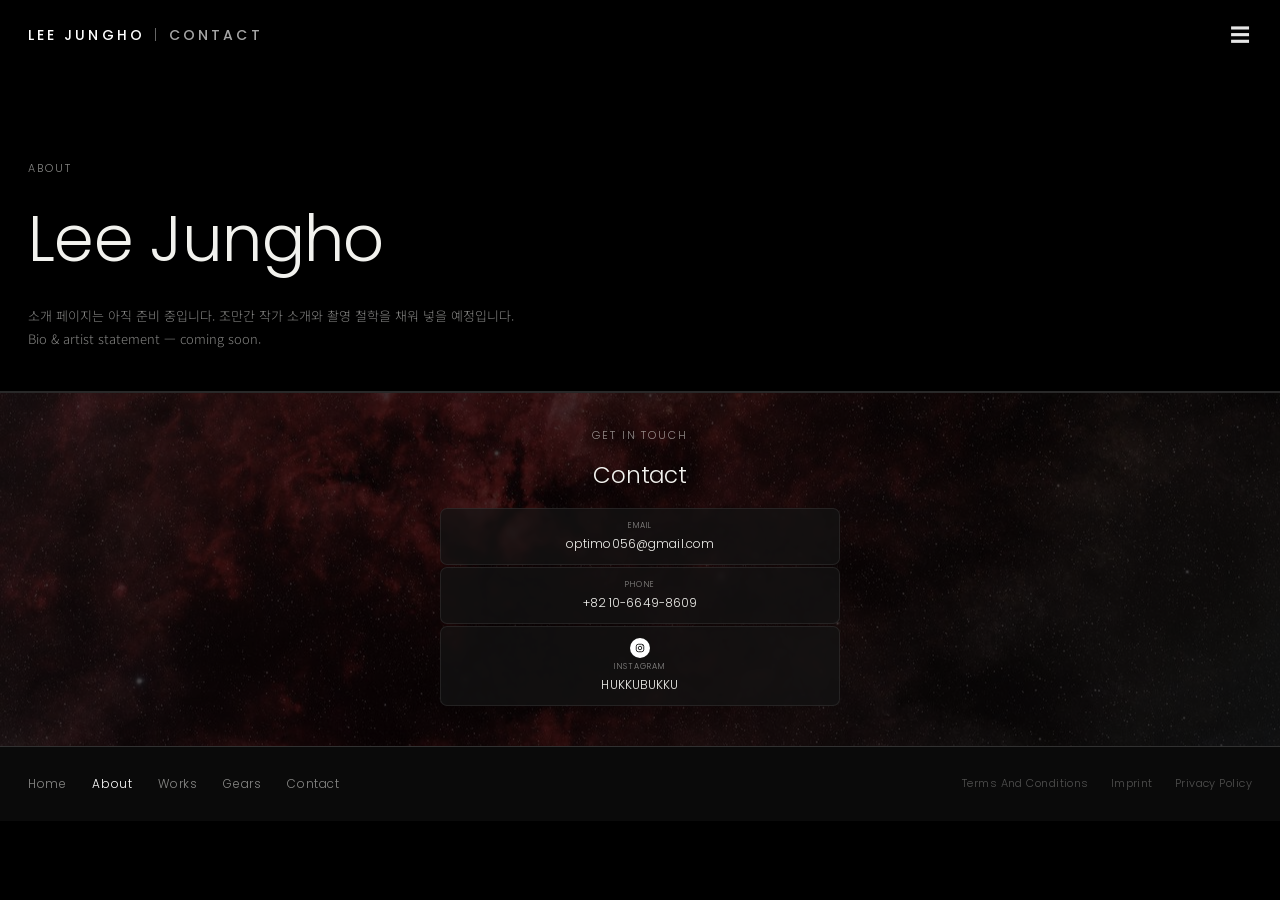
==== about.html @ 94de3732 "Initial commit: Lee Jungho portfolio draft (multi-page)" ====
<!DOCTYPE html>
<html lang="ko">
<head>
<meta charset="UTF-8">
<meta name="viewport" content="width=device-width, initial-scale=1.0">
<title>Lee Jungho — About</title>
<link rel="preconnect" href="https://fonts.googleapis.com">
<link rel="preconnect" href="https://fonts.gstatic.com" crossorigin>
<link href="https://fonts.googleapis.com/css2?family=Poppins:wght@300;400;500;600&family=Noto+Sans+KR:wght@300;400;500&display=swap" rel="stylesheet">
<link rel="stylesheet" href="styles.css">
</head>
<body data-page="about">

<header class="topbar">
  <div class="wordmark"><a href="index.html">LEE JUNGHO</a> <span class="sep">|</span> <a href="contact.html" class="contact-link">CONTACT</a></div>
  <button class="menu-btn" id="menuBtn" aria-label="menu">☰</button>
</header>

<nav class="nav-overlay" id="navOverlay">
  <button class="nav-close" id="navClose" aria-label="close menu">&times;</button>
  <a href="index.html" class="eng">HOME</a>
  <a href="about.html" class="eng">ABOUT</a>
  <a href="works.html" class="eng">MY WORKS</a>
  <a href="gears.html" class="eng">GEARS</a>
  <a href="contact.html" class="eng">CONTACT</a>
</nav>

<section class="page-hero">
  <div class="eyebrow eng">ABOUT</div>
  <h1>Lee Jungho</h1>
  <p class="note">소개 페이지는 아직 준비 중입니다. 조만간 작가 소개와 촬영 철학을 채워 넣을 예정입니다.<br>Bio &amp; artist statement — coming soon.</p>
</section>
<section class="contact" id="contact-block">
  <div class="contact-bg" style="background-image:url('images/09.jpg');"></div>
  <div class="contact-content">
    <div class="eyebrow eng">GET IN TOUCH</div>
    <h2>Contact</h2>
    <div class="contact-grid">
      <a class="contact-card" href="mailto:optimo056@gmail.com">
        <span class="c-label eng">EMAIL</span>
        <span class="c-value">optimo056@gmail.com</span>
      </a>
      <a class="contact-card" href="tel:+821066498609">
        <span class="c-label eng">PHONE</span>
        <span class="c-value">+82 10-6649-8609</span>
      </a>
      <a class="contact-card" href="https://www.instagram.com/hukku_bukku/" target="_blank" rel="noopener">
        <span class="c-icon">
          <svg viewBox="0 0 24 24" fill="none" stroke="currentColor" stroke-width="2">
            <rect x="3" y="3" width="18" height="18" rx="5"/>
            <circle cx="12" cy="12" r="4.2"/>
            <circle cx="17.4" cy="6.6" r="1.1" fill="currentColor" stroke="none"/>
          </svg>
        </span>
        <span class="c-label eng">INSTAGRAM</span>
        <span class="c-value eng">HUKKUBUKKU</span>
      </a>
    </div>
  </div>
</section>

<footer class="footer-bar">
  <nav class="footer-nav eng">
    <a href="index.html">Home</a>
    <a href="about.html">About</a>
    <a href="works.html">Works</a>
    <a href="gears.html">Gears</a>
    <a href="contact.html">Contact</a>
  </nav>
  <div class="footer-legal eng">
    <a href="#">Terms And Conditions</a>
    <a href="#">Imprint</a>
    <a href="#">Privacy Policy</a>
  </div>
</footer>

<script src="script.js"></script>
</body>
</html>
---- styles.css ----
:root{
  --bg:#000;
  --fg:#f2f2ee;
  --fg-dim:rgba(242,242,238,0.55);
  --line:rgba(255,255,255,0.16);
  --overlay-bg:rgba(0,0,0,0.92);
}
*{box-sizing:border-box; margin:0; padding:0;}
html{ scroll-behavior:smooth; }
html,body{background:var(--bg); color:var(--fg); overflow-x:hidden;}
body{
  font-family:'Noto Sans KR','Poppins',-apple-system,BlinkMacSystemFont,sans-serif;
  font-weight:300;
  -webkit-font-smoothing:antialiased;
}
.eng{font-family:'Poppins','Noto Sans KR',sans-serif;}

/* top bar */
header.topbar{
  position:fixed; top:0; left:0; right:0; z-index:50;
  display:flex; align-items:center; justify-content:space-between;
  padding:22px 28px;
  mix-blend-mode:difference;
}
.wordmark{
  font-family:'Poppins',sans-serif;
  font-weight:500;
  font-size:14px;
  letter-spacing:0.22em;
  color:#fff;
}
.wordmark a{ color:#fff; text-decoration:none; }
.wordmark .sep{ opacity:0.4; font-weight:300; margin:0 2px; }
.wordmark .contact-link{
  color:#fff; text-decoration:none; opacity:0.65;
  transition:opacity 0.2s ease;
}
.wordmark .contact-link:hover{ opacity:1; }
.menu-btn{
  background:none; border:none; color:#fff; font-size:20px;
  letter-spacing:2px; cursor:pointer; opacity:0.9;
}

/* full-screen nav overlay */
.nav-overlay{
  position:fixed; inset:0; z-index:200;
  background:rgba(0,0,0,0.97);
  display:flex; flex-direction:column; align-items:center; justify-content:center;
  gap:30px;
  opacity:0; pointer-events:none;
  transition:opacity 0.35s ease;
}
.nav-overlay.active{ opacity:1; pointer-events:auto; }
.nav-overlay a{
  font-family:'Poppins',sans-serif; font-weight:300;
  font-size:clamp(28px, 6vw, 54px);
  letter-spacing:0.02em;
  color:#fff; text-decoration:none; opacity:0.8;
  transition:opacity 0.2s ease;
}
.nav-overlay a:hover, .nav-overlay a.current{ opacity:1; }
.nav-overlay a.current{ text-decoration:underline; text-underline-offset:8px; }
.nav-close{
  position:fixed; top:22px; right:26px; z-index:210;
  background:none; border:none; color:#fff; font-size:28px;
  cursor:pointer; opacity:0.85;
}
.nav-close:hover{ opacity:1; }

/* page hero (interior pages) */
.page-hero{
  padding:160px 28px 40px;
  border-bottom:1px solid var(--line);
}
.page-hero .eyebrow{
  font-size:11px; letter-spacing:0.18em; color:var(--fg-dim); margin-bottom:14px;
}
.page-hero h1{
  font-family:'Poppins',sans-serif; font-weight:300;
  font-size:clamp(32px, 6vw, 64px); letter-spacing:-0.01em;
}
.page-hero p.note{
  margin-top:18px; font-size:13px; color:var(--fg-dim); max-width:520px; line-height:1.8;
}

/* hero (home) */
.hero{
  position:relative; width:100%; height:100vh; min-height:560px;
  overflow:hidden;
}
.hero img{
  width:100%; height:100%; object-fit:cover; display:block;
  filter:brightness(0.72);
}
.hero-text{
  position:absolute; left:0; right:0; bottom:0;
  padding:0 28px 64px;
  display:flex; flex-direction:column; gap:10px;
}
.hero-text h1{
  font-family:'Poppins',sans-serif;
  font-weight:300;
  font-size:clamp(40px, 9vw, 96px);
  line-height:0.95;
  letter-spacing:-0.01em;
}
.hero-text p{
  font-size:13px;
  letter-spacing:0.08em;
  color:var(--fg-dim);
}
.scroll-hint{
  position:absolute; right:28px; bottom:64px;
  font-size:11px; letter-spacing:0.15em; color:var(--fg-dim);
  writing-mode:vertical-rl;
}
.home-links{
  padding:64px 28px 96px;
  display:flex; flex-wrap:wrap; gap:2px;
  border-bottom:1px solid var(--line);
}
.home-link-card{
  flex:1 1 220px;
  background:#0c0c0c;
  border:1px solid rgba(255,255,255,0.08);
  padding:32px 24px;
  text-decoration:none;
  color:var(--fg);
  display:flex; flex-direction:column; gap:8px;
  transition:background 0.2s ease, transform 0.2s ease;
}
.home-link-card:hover{ background:#151515; transform:translateY(-2px); }
.home-link-card .hl-index{ font-size:11px; letter-spacing:0.12em; color:var(--fg-dim); }
.home-link-card .hl-title{ font-family:'Poppins',sans-serif; font-weight:300; font-size:20px; }

/* section header */
.section-head{
  padding:96px 28px 36px;
  border-top:1px solid var(--line);
  column-span:all;
}
.section-head .eyebrow{
  font-size:11px; letter-spacing:0.18em; color:var(--fg-dim); margin-bottom:14px;
}
.section-head .eyebrow-below{
  margin-top:10px; margin-bottom:0;
}
.section-head h2{
  font-family:'Poppins',sans-serif; font-weight:300;
  font-size:clamp(28px, 5vw, 48px); letter-spacing:-0.01em;
}
.section-head p.note{
  margin-top:14px; font-size:12px; color:var(--fg-dim); max-width:460px; line-height:1.7;
}
.stream-head{
  padding:64px 28px 20px;
  border-top:1px solid var(--line);
  column-span:all;
}
.stream-head p{
  font-size:12px; color:var(--fg-dim); letter-spacing:0.04em; max-width:460px; line-height:1.7;
}

/* works — collage / masonry stream */
main.stream{
  width:100%;
  column-count:2; column-gap:2px;
  padding-top:2px;
}
figure.frame{
  position:relative; width:100%;
  break-inside:avoid;
  margin-bottom:2px;
  overflow:hidden;
  background:#000;
  cursor:pointer;
}
figure.frame img{
  display:block; width:100%; height:auto;
  cursor:pointer;
  transition:opacity 0.2s ease, transform 0.4s ease;
}
figure.frame img:hover{ opacity:0.92; }
.frame-index{
  position:absolute; top:14px; left:14px; z-index:5;
  font-family:'Poppins',sans-serif;
  font-size:11px; letter-spacing:0.1em;
  color:rgba(255,255,255,0.75);
  background:rgba(0,0,0,0.35);
  padding:3px 8px;
  border-radius:2px;
}
.info-icon{
  position:absolute; top:12px; right:12px; z-index:6;
  width:24px; height:24px; border-radius:50%;
  display:flex; align-items:center; justify-content:center;
  background:rgba(0,0,0,0.35);
  border:1px solid rgba(255,255,255,0.5);
  color:rgba(255,255,255,0.85);
  font-family:'Poppins',sans-serif; font-style:italic; font-weight:600; font-size:12px;
  pointer-events:none;
  transition:background 0.25s ease, color 0.25s ease, border-color 0.25s ease, transform 0.25s ease;
}
figure.frame:hover .info-icon{
  background:#fff; color:#000; border-color:#fff; transform:scale(1.1);
}

.works-note{
  padding:64px 28px 100px;
  max-width:560px;
  border-top:1px solid var(--line);
}
.works-note p{
  font-size:12px; line-height:1.9; color:var(--fg-dim); letter-spacing:0.02em;
}
.works-note .foot-title{
  font-family:'Poppins',sans-serif; font-size:13px; letter-spacing:0.1em;
  color:var(--fg); margin-bottom:14px;
}

/* gears */
.gears-body{
  padding:44px 28px 100px;
}
.gears-block{ margin-top:56px; }
.gears-block:first-child{ margin-top:0; }
.gears-label{
  font-size:11px; letter-spacing:0.18em; color:var(--fg-dim);
  margin-bottom:18px;
}
.gears-grid{
  display:grid; grid-template-columns:repeat(3, 1fr); gap:16px;
}
.gear-card{
  background:#141414;
  border:1px solid rgba(255,255,255,0.08);
  border-radius:14px;
  overflow:hidden;
  transition:background 0.2s ease, transform 0.2s ease;
}
.gear-card:hover{ background:#1c1c1c; transform:translateY(-2px); }
.gear-media{
  position:relative; width:100%; aspect-ratio:4/3;
  background:#0a0a0a;
}
.gear-media img{
  position:absolute; inset:0; z-index:2;
  width:100%; height:100%; object-fit:contain;
  padding:14px; box-sizing:border-box;
}
.gear-placeholder{
  position:absolute; inset:0; z-index:1;
  display:flex; align-items:center; justify-content:center;
  text-align:center; padding:14px;
  font-size:10.5px; letter-spacing:0.04em; line-height:1.5;
  color:var(--fg-dim);
}
.gear-name{
  padding:14px 14px 18px;
  font-family:'Poppins',sans-serif; font-weight:300;
  font-size:13px; letter-spacing:0.01em;
  color:var(--fg); text-align:center;
}
@media (max-width:900px){
  .gears-grid{ grid-template-columns:repeat(2, 1fr); }
}
@media (max-width:640px){
  .gears-body{ padding:0 18px 80px; }
  .gears-grid{ grid-template-columns:repeat(2, 1fr); gap:10px; }
  .gear-name{ font-size:12px; padding:12px 10px 16px; }
}

/* lightbox */
.lightbox{
  position:fixed; inset:0; z-index:100;
  background:var(--overlay-bg);
  opacity:0; pointer-events:none;
  transition:opacity 0.3s ease;
  overflow-y:auto;
  padding:80px 28px 60px;
}
.lightbox.active{ opacity:1; pointer-events:auto; }
.lb-inner{
  max-width:900px; margin:0 auto;
}
.lb-inner img{
  display:block; width:100%; height:auto; max-height:80vh; object-fit:contain;
  margin:0 auto 36px;
  background:#000;
}
.lb-text h2{
  font-family:'Poppins',sans-serif; font-weight:400; font-size:24px; margin-bottom:6px;
}
.lb-text p.sub{
  font-size:12px; color:var(--fg-dim); letter-spacing:0.05em; margin-bottom:24px;
}
.lb-text p.desc{
  font-size:14px; line-height:1.85; max-width:640px; margin-bottom:14px;
}
.lb-text p.desc-kr{
  color:var(--fg-dim);
  margin-bottom:24px;
}
.lb-text p.exif, .lb-text p.credit{
  font-size:11.5px; color:var(--fg-dim); letter-spacing:0.03em;
  border-top:1px solid var(--line); padding-top:12px; margin-top:12px; max-width:640px;
}
.lb-text p.exif{ white-space:pre-line; line-height:1.9; }
.lb-close{
  position:fixed; top:24px; right:28px; z-index:110;
  background:none; border:none; color:#fff; font-size:26px;
  cursor:pointer; opacity:0.85;
}
.lb-close:hover{ opacity:1; }

/* contact / shared footer */
.contact{
  position:relative;
  overflow:hidden;
  padding:34px 20px 40px;
  border-top:1px solid var(--line);
}
.contact-bg{
  position:absolute; inset:0; z-index:0;
  background-size:cover; background-position:center;
  filter:brightness(0.26) saturate(1.05);
}
.contact-content{
  position:relative; z-index:1;
  display:flex; flex-direction:column; align-items:center;
  text-align:center;
}
.contact .eyebrow{
  font-size:11px; letter-spacing:0.18em; color:var(--fg-dim); margin-bottom:14px;
}
.contact h2{
  font-family:'Poppins',sans-serif; font-weight:300;
  font-size:clamp(16px, 2.4vw, 23px); letter-spacing:-0.01em;
  margin-bottom:16px;
}
.contact-grid{
  display:grid; grid-template-columns:1fr; gap:2px;
  max-width:400px; width:100%; margin:0 auto;
}
.contact-card{
  display:flex; flex-direction:column; align-items:center; justify-content:center;
  gap:3px;
  background:rgba(20,20,20,0.72);
  backdrop-filter:blur(2px);
  border:1px solid rgba(255,255,255,0.08);
  border-radius:7px;
  padding:11px 12px;
  text-decoration:none;
  color:var(--fg);
  transition:background 0.2s ease, transform 0.2s ease;
}
.contact-card:hover{ background:rgba(28,28,28,0.85); transform:translateY(-1px); }
.contact-card .c-label{
  font-family:'Poppins',sans-serif;
  font-size:8px; letter-spacing:0.14em; color:var(--fg-dim);
}
.contact-card .c-value{
  font-family:'Poppins',sans-serif; font-weight:300;
  font-size:clamp(10px, 1.2vw, 12px);
  letter-spacing:0.01em;
  text-align:center;
}
.contact-card .c-icon{
  width:20px; height:20px; border-radius:50%;
  background:#fff; color:#000;
  display:flex; align-items:center; justify-content:center;
}
.contact-card .c-icon svg{ width:10px; height:10px; }

/* fixed bottom footer bar — appears at the end of every page */
.footer-bar{
  background:#0a0a0a;
  border-top:1px solid var(--line);
  padding:28px 28px;
  display:flex; align-items:center; justify-content:space-between;
  flex-wrap:wrap; gap:16px;
}
.footer-nav{ display:flex; gap:26px; flex-wrap:wrap; }
.footer-nav a{
  color:var(--fg-dim); text-decoration:none;
  font-size:12px; letter-spacing:0.05em;
  transition:color 0.2s ease;
}
.footer-nav a:hover, .footer-nav a.current{ color:#fff; }
.footer-legal{ display:flex; gap:22px; flex-wrap:wrap; }
.footer-legal a{
  color:var(--fg-dim); text-decoration:none;
  font-size:11px; letter-spacing:0.04em; opacity:0.55;
  transition:opacity 0.2s ease;
}
.footer-legal a:hover{ opacity:1; }

@media (max-width:640px){
  header.topbar{padding:16px 18px;}
  .hero-text{padding:0 18px 44px;}
  .frame-index{left:10px; top:10px;}
  main.stream{column-count:1;}
  .section-head, .stream-head{padding-left:18px; padding-right:18px;}
  .page-hero{padding:130px 18px 32px;}
  .home-links{padding:48px 18px 70px;}
  .works-note{padding:48px 18px 80px;}
  .scroll-hint{display:none;}
  .hero-text p{max-width:80%;}
  .contact{padding:27px 14px 32px;}
  .contact-card{padding:9px 11px;}
  .wordmark{font-size:11px;}
  .lightbox{padding:70px 18px 40px;}
  .nav-overlay a{font-size:clamp(24px, 8vw, 40px);}
  .footer-bar{flex-direction:column; align-items:flex-start; padding:24px 18px;}
}
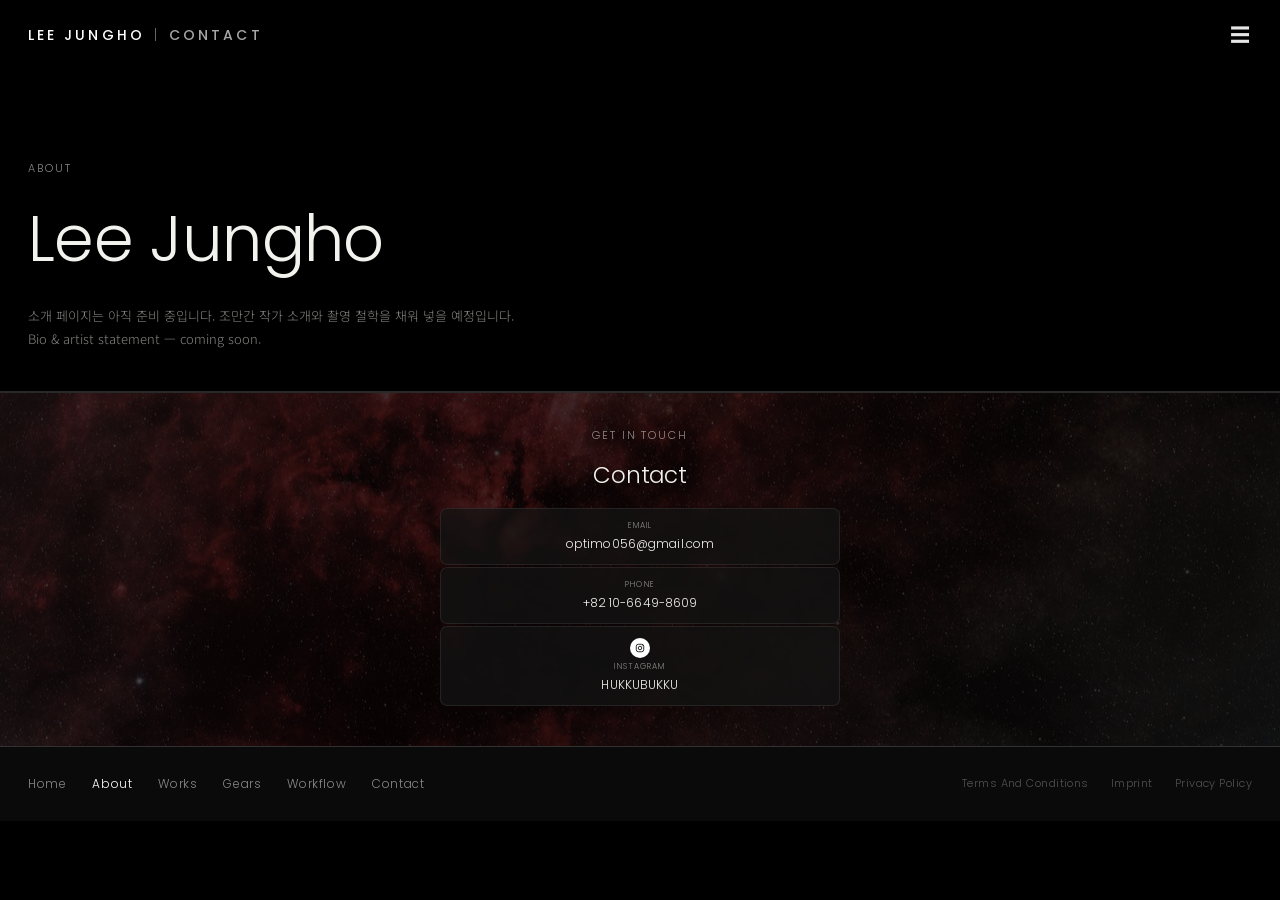
==== commit 0dafad80: "Add Workflow page (project shelf + preview), Instagram links, section header cleanup - New Workflow " ====
--- a/about.html
+++ b/about.html
@@ -22,6 +22,7 @@
   <a href="about.html" class="eng">ABOUT</a>
   <a href="works.html" class="eng">MY WORKS</a>
   <a href="gears.html" class="eng">GEARS</a>
+  <a href="workflow.html" class="eng">WORKFLOW</a>
   <a href="contact.html" class="eng">CONTACT</a>
 </nav>
 
@@ -65,6 +66,7 @@
     <a href="about.html">About</a>
     <a href="works.html">Works</a>
     <a href="gears.html">Gears</a>
+    <a href="workflow.html">Workflow</a>
     <a href="contact.html">Contact</a>
   </nav>
   <div class="footer-legal eng">
--- a/styles.css
+++ b/styles.css
@@ -306,12 +306,95 @@
   border-top:1px solid var(--line); padding-top:12px; margin-top:12px; max-width:640px;
 }
 .lb-text p.exif{ white-space:pre-line; line-height:1.9; }
+.lb-text p.link{
+  border-top:none; padding-top:0; margin-top:14px;
+}
+.lb-text p.link a{
+  color:var(--fg); text-decoration:none;
+  font-size:12px; letter-spacing:0.03em;
+  border-bottom:1px solid var(--line);
+  padding-bottom:2px;
+  transition:opacity 0.2s ease, border-color 0.2s ease;
+}
+.lb-text p.link a:hover{ opacity:0.7; border-color:rgba(255,255,255,0.5); }
 .lb-close{
   position:fixed; top:24px; right:28px; z-index:110;
   background:none; border:none; color:#fff; font-size:26px;
   cursor:pointer; opacity:0.85;
 }
 .lb-close:hover{ opacity:1; }
+
+/* workflow — kontakt-style shelf + preview */
+.wf-wrap{
+  display:flex; align-items:stretch;
+  border-top:1px solid var(--line);
+  min-height:560px;
+}
+.wf-shelf{
+  display:flex; flex-direction:column;
+  width:380px; flex-shrink:0;
+  border-right:1px solid var(--line);
+  transition:width 0.5s cubic-bezier(0.65,0,0.35,1);
+}
+.wf-shelf.has-active{ width:320px; }
+.wf-item{
+  position:relative;
+  display:block;
+  height:180px;
+  border:none; border-bottom:1px solid var(--line);
+  padding:0; margin:0;
+  background:#000;
+  cursor:pointer;
+  text-align:left;
+  overflow:hidden;
+  flex-shrink:0;
+}
+.wf-item img{
+  position:absolute; inset:0; width:100%; height:100%;
+  object-fit:cover; display:block;
+  filter:brightness(0.42) saturate(1.05);
+  transform:scale(1.0);
+  transition:filter 0.4s ease, transform 0.6s ease;
+}
+.wf-item:hover img{ filter:brightness(0.6) saturate(1.05); }
+.wf-item.active img{ filter:brightness(0.7) saturate(1.15); transform:scale(1.04); }
+.wf-item.active{ box-shadow:inset 3px 0 0 #fff; }
+.wf-preview{
+  flex:1; min-width:0;
+  display:flex; flex-direction:column;
+  padding:48px 44px 56px;
+  opacity:0; transform:translateY(10px);
+  transition:opacity 0.45s ease, transform 0.45s ease;
+}
+.wf-preview.visible{ opacity:1; transform:translateY(0); }
+.wf-preview-media{
+  width:100%; max-width:640px;
+  aspect-ratio:16/10; overflow:hidden;
+  background:#000; margin-bottom:28px;
+}
+.wf-preview-media img{ width:100%; height:100%; object-fit:cover; display:block; }
+.wf-preview-eyebrow{
+  font-size:11px; letter-spacing:0.18em; color:var(--fg-dim); margin-bottom:10px;
+}
+.wf-preview-body h2{
+  font-family:'Poppins',sans-serif; font-weight:300;
+  font-size:clamp(24px, 3.2vw, 34px); letter-spacing:-0.01em; margin-bottom:8px;
+}
+.wf-preview-loc{
+  font-size:12px; color:var(--fg-dim); letter-spacing:0.03em; margin-bottom:20px;
+}
+.wf-preview-summary{
+  font-size:14px; line-height:1.85; color:var(--fg); max-width:560px; margin-bottom:26px;
+}
+.wf-preview-link{
+  align-self:flex-start;
+  color:var(--fg); text-decoration:none;
+  font-size:12px; letter-spacing:0.05em;
+  border-bottom:1px solid var(--line);
+  padding-bottom:2px;
+  transition:opacity 0.2s ease, border-color 0.2s ease;
+}
+.wf-preview-link:hover{ opacity:0.7; border-color:rgba(255,255,255,0.5); }
 
 /* contact / shared footer */
 .contact{
@@ -408,6 +491,16 @@
   .hero-text p{max-width:80%;}
   .contact{padding:27px 14px 32px;}
   .contact-card{padding:9px 11px;}
+  .wf-wrap{flex-direction:column; min-height:0;}
+  .wf-shelf, .wf-shelf.has-active{
+    width:100%; flex-direction:row;
+    border-right:none; border-bottom:1px solid var(--line);
+    overflow-x:auto;
+  }
+  .wf-item{ flex:0 0 220px; height:120px; border-bottom:none; border-right:1px solid var(--line); }
+  .wf-item.active{ box-shadow:inset 0 3px 0 #fff; }
+  .wf-preview{ padding:32px 18px 48px; }
+  .wf-preview-media{ max-width:none; }
   .wordmark{font-size:11px;}
   .lightbox{padding:70px 18px 40px;}
   .nav-overlay a{font-size:clamp(24px, 8vw, 40px);}
